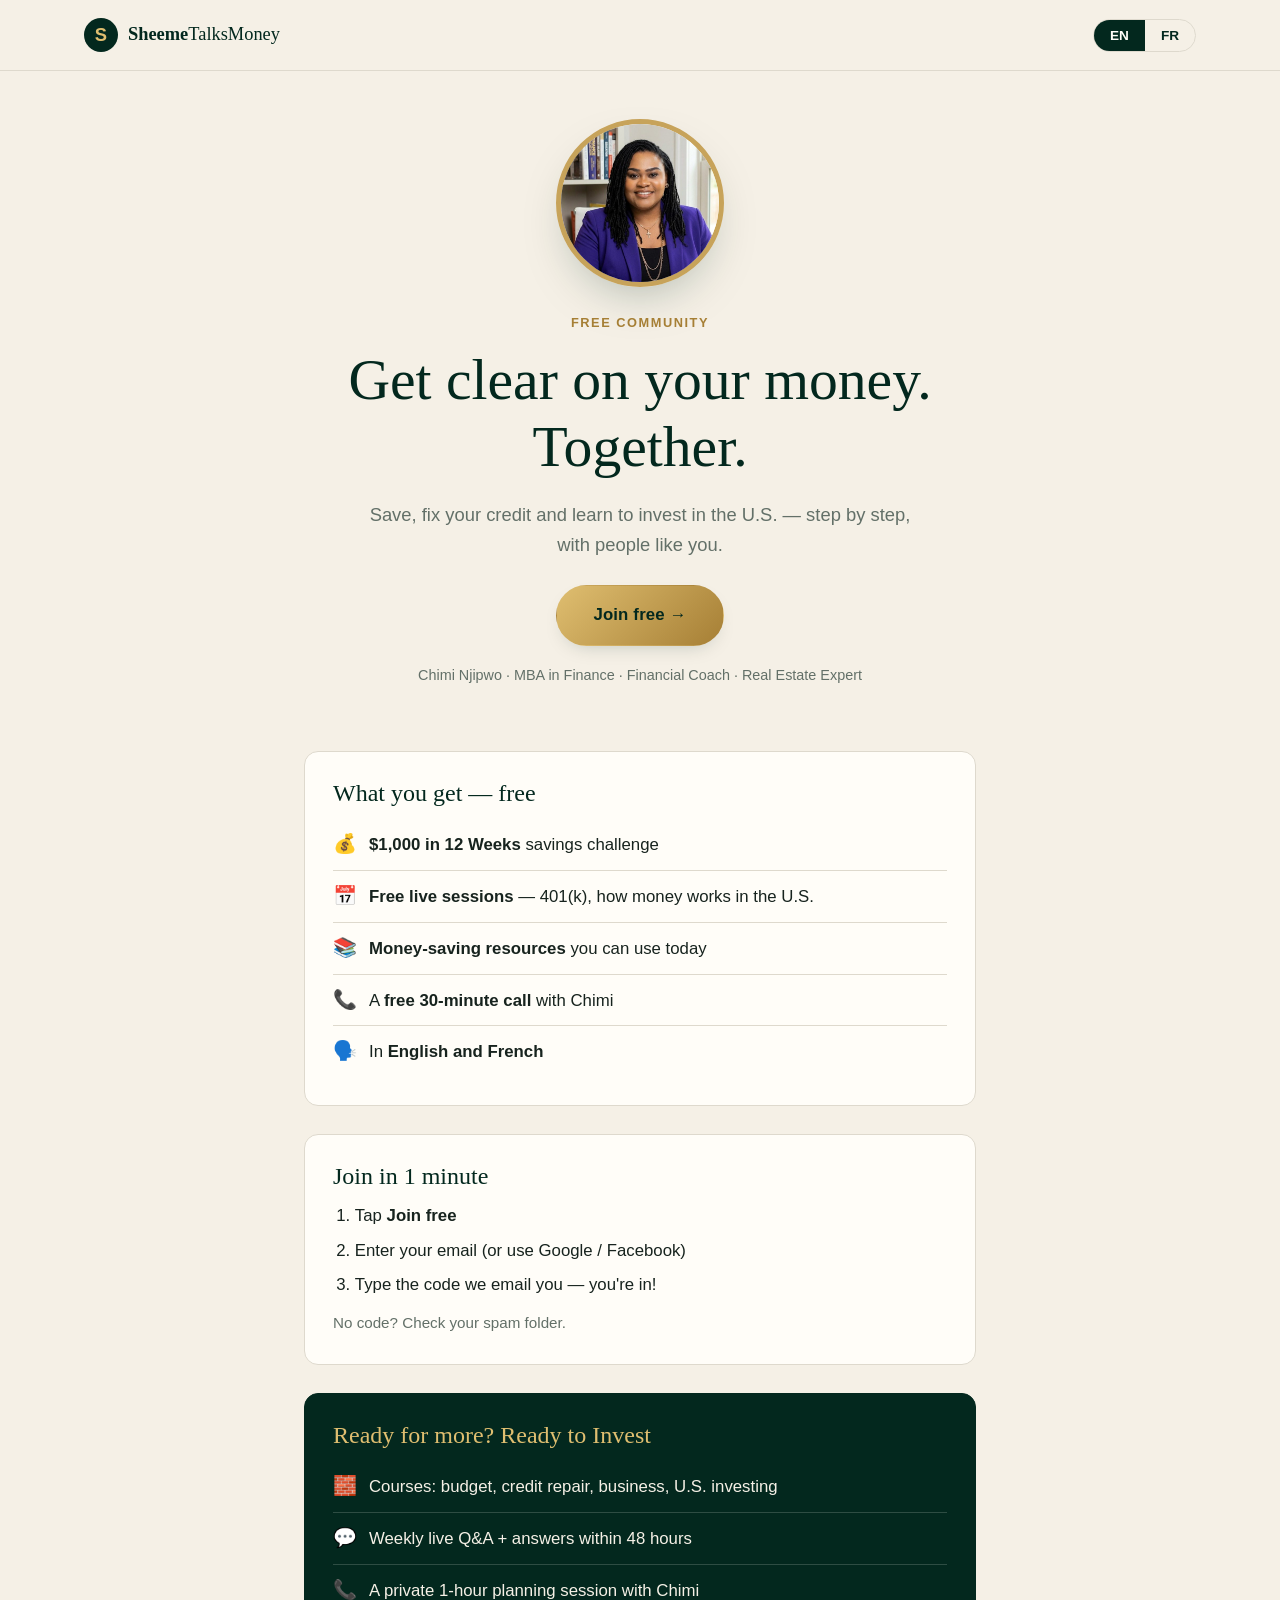
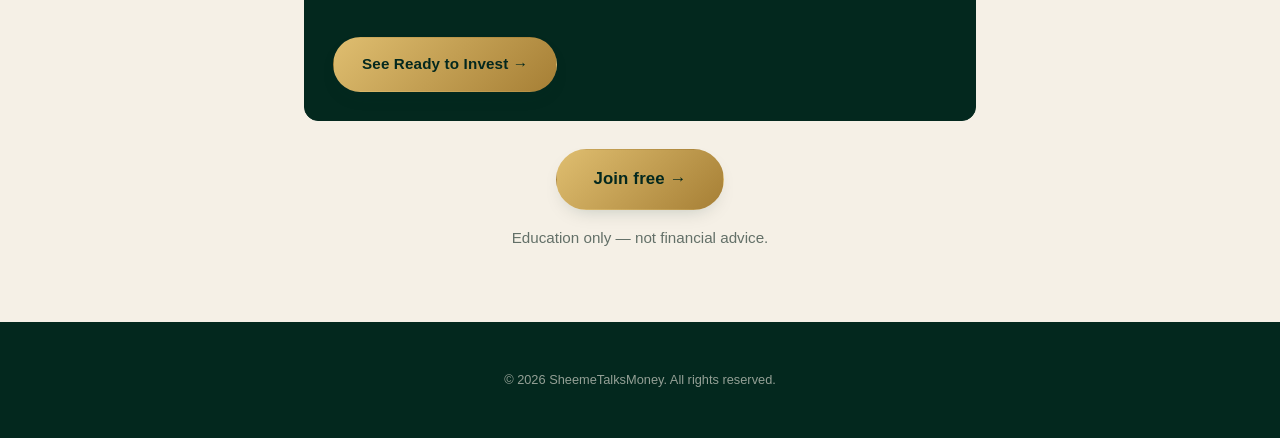
==== join/index.html @ eae8c600 "Add /join/ community landing page Circle invite links always open Circle's sign-up screen, so this p" ====
<!DOCTYPE html>
<html lang="en">

<head>
  <meta charset="UTF-8">

  <meta
    name="viewport"
    content="width=device-width, initial-scale=1.0"
  >

  <meta
    name="description"
    content="Join the free SheemeTalksMoney community with Chimi Njipwo: savings challenge, free live sessions, money resources and a free 30-minute call. English and French."
  >

  <meta
    name="theme-color"
    content="#123d2e"
  >

  <title>
    Join the Free Community | SheemeTalksMoney
  </title>

  <link
    rel="canonical"
    href="https://sheemetalksmoney.github.io/join/"
  >

  <link
    rel="icon"
    href="../images/favicon.svg"
    type="image/svg+xml"
  >

  <!-- Social sharing preview (TikTok bio, WhatsApp, Facebook) -->
  <meta property="og:type" content="website">
  <meta property="og:title" content="Join the free SheemeTalksMoney community">
  <meta property="og:description" content="Save, fix your credit and learn to invest in the U.S. Free challenge, live sessions and a free call with Chimi. English & French.">
  <meta property="og:image" content="https://sheemetalksmoney.github.io/images/chimi.jpg">
  <meta property="og:url" content="https://sheemetalksmoney.github.io/join/">
  <meta name="twitter:card" content="summary">

  <link
    rel="stylesheet"
    href="../css/style.css"
  >

  <link
    rel="stylesheet"
    href="../css/booked.css"
  >

  <link
    rel="stylesheet"
    href="../css/join.css"
  >
</head>


<body>

  <!-- =========================================
       HEADER
  ========================================== -->

  <header class="site-header">

    <nav
      class="nav shell"
      aria-label="Main navigation"
    >

      <a
        class="brand"
        href="../"
        aria-label="SheemeTalksMoney home"
      >

        <span class="brand-mark">
          S
        </span>

        <span>
          <strong>Sheeme</strong>TalksMoney
        </span>

      </a>


      <!-- Language switch. js/join.js picks the
           visitor's browser language on first load. -->
      <div
        class="lang-switch"
        role="group"
        aria-label="Language / Langue"
      >
        <button type="button" data-set-lang="en">EN</button>
        <button type="button" data-set-lang="fr">FR</button>
      </div>

    </nav>

  </header>


  <main id="main-content">

    <!-- =========================================
         HERO
    ========================================== -->

    <section class="join-hero">

      <div class="shell join-hero-shell">

        <img
          class="join-photo"
          src="../images/chimi.jpg"
          alt="Chimi Njipwo"
          width="600"
          height="600"
        >

        <p class="eyebrow">
          <span data-lang="en">Free community</span>
          <span data-lang="fr">Communauté gratuite</span>
        </p>

        <h1>
          <span data-lang="en">Get clear on your money. Together.</span>
          <span data-lang="fr">Prends le contrôle de ton argent. Ensemble.</span>
        </h1>

        <p class="join-lede">
          <span data-lang="en">Save, fix your credit and learn to invest in the U.S. — step by step, with people like you.</span>
          <span data-lang="fr">Épargne, répare ton crédit et apprends à investir aux États-Unis — étape par étape, avec des gens comme toi.</span>
        </p>

        <a
          class="button button-gold join-cta js-join-link"
        >
          <span data-lang="en">Join free →</span>
          <span data-lang="fr">Rejoindre gratuitement →</span>
        </a>

        <p class="join-host">
          Chimi Njipwo · MBA in Finance · Financial Coach · Real Estate Expert
        </p>

      </div>

    </section>


    <section class="booked">

      <div class="shell booked-shell">


        <!-- =====================================
             WHAT'S INCLUDED (FREE)
        ====================================== -->

        <div class="booked-card">

          <h2>
            <span data-lang="en">What you get — free</span>
            <span data-lang="fr">Ce que tu reçois — gratuit</span>
          </h2>

          <ul class="join-list">
            <li>
              <span class="join-icon" aria-hidden="true">💰</span>
              <span data-lang="en"><strong>$1,000 in 12 Weeks</strong> savings challenge</span>
              <span data-lang="fr">Le défi <strong>1 000 $ en 12 semaines</strong></span>
            </li>
            <li>
              <span class="join-icon" aria-hidden="true">📅</span>
              <span data-lang="en"><strong>Free live sessions</strong> — 401(k), how money works in the U.S.</span>
              <span data-lang="fr"><strong>Sessions en direct gratuites</strong> — 401(k), l'argent aux États-Unis</span>
            </li>
            <li>
              <span class="join-icon" aria-hidden="true">📚</span>
              <span data-lang="en"><strong>Money-saving resources</strong> you can use today</span>
              <span data-lang="fr"><strong>Ressources pour économiser</strong>, utiles dès aujourd'hui</span>
            </li>
            <li>
              <span class="join-icon" aria-hidden="true">📞</span>
              <span data-lang="en">A <strong>free 30-minute call</strong> with Chimi</span>
              <span data-lang="fr">Un <strong>appel gratuit de 30 minutes</strong> avec Chimi</span>
            </li>
            <li>
              <span class="join-icon" aria-hidden="true">🗣️</span>
              <span data-lang="en">In <strong>English and French</strong></span>
              <span data-lang="fr">En <strong>français et en anglais</strong></span>
            </li>
          </ul>

        </div>


        <!-- =====================================
             HOW TO JOIN
        ====================================== -->

        <div class="booked-card">

          <h2>
            <span data-lang="en">Join in 1 minute</span>
            <span data-lang="fr">Rejoins en 1 minute</span>
          </h2>

          <ol class="booked-list">
            <li>
              <span data-lang="en">Tap <strong>Join free</strong></span>
              <span data-lang="fr">Appuie sur <strong>Rejoindre gratuitement</strong></span>
            </li>
            <li>
              <span data-lang="en">Enter your email (or use Google / Facebook)</span>
              <span data-lang="fr">Entre ton e-mail (ou utilise Google / Facebook)</span>
            </li>
            <li>
              <span data-lang="en">Type the code we email you — you're in!</span>
              <span data-lang="fr">Entre le code reçu par e-mail — c'est fait !</span>
            </li>
          </ol>

          <p class="booked-note">
            <span data-lang="en">No code? Check your spam folder.</span>
            <span data-lang="fr">Pas de code ? Regarde dans tes spams.</span>
          </p>

        </div>


        <!-- =====================================
             PAID UPGRADE
        ====================================== -->

        <div class="booked-card booked-card-green">

          <h2>
            <span data-lang="en">Ready for more? Ready to Invest</span>
            <span data-lang="fr">Envie d'aller plus loin ? Prêt à investir</span>
          </h2>

          <ul class="join-list join-list-light">
            <li>
              <span class="join-icon" aria-hidden="true">🧱</span>
              <span data-lang="en">Courses: budget, credit repair, business, U.S. investing</span>
              <span data-lang="fr">Cours : budget, crédit, entreprise, bourse américaine</span>
            </li>
            <li>
              <span class="join-icon" aria-hidden="true">💬</span>
              <span data-lang="en">Weekly live Q&amp;A + answers within 48 hours</span>
              <span data-lang="fr">Q&amp;R en direct chaque semaine + réponses sous 48 h</span>
            </li>
            <li>
              <span class="join-icon" aria-hidden="true">📞</span>
              <span data-lang="en">A private 1-hour planning session with Chimi</span>
              <span data-lang="fr">Une séance privée d'1 heure avec Chimi</span>
            </li>
          </ul>

          <a
            class="button button-gold"
            href="https://sheemetalksmoney.circle.so/checkout/ready-to-invest"
            target="_blank"
            rel="noopener noreferrer"
          >
            <span data-lang="en">See Ready to Invest →</span>
            <span data-lang="fr">Voir Prêt à investir →</span>
          </a>

        </div>


        <!-- =====================================
             FINAL CTA
        ====================================== -->

        <div class="join-final">

          <a
            class="button button-gold join-cta js-join-link"
          >
            <span data-lang="en">Join free →</span>
            <span data-lang="fr">Rejoindre gratuitement →</span>
          </a>

          <p class="booked-change">
            <span data-lang="en">Education only — not financial advice.</span>
            <span data-lang="fr">Contenu éducatif seulement — pas un conseil financier.</span>
          </p>

        </div>

      </div>

    </section>


    <footer class="site-footer booked-footer">

      <div class="shell copyright">

        © 2026 SheemeTalksMoney.
        All rights reserved.

      </div>

    </footer>

  </main>


  <script src="../js/join.js"></script>

</body>

</html>
---- css/style.css ----
/* =========================================================
   SheemeTalksMoney — site styles
   Palette supplied by client; do not add new colors without
   deriving them from these tokens.
========================================================= */

:root {
  --green: #123d2e;
  --green-dark: #062d22;
  --green-deep: #03281e;
  --green-light: #1b5641;

  --gold: #c7a35a;
  --gold-light: #dfbe70;
  --gold-dark: #a67f35;

  --cream: #f5f0e6;
  --cream-dark: #eee5d4;

  --white: #fffdf8;
  --ink: #17231e;
  --muted: #637068;
  --line: #ded9cd;

  --shell-width: 1160px;
  --radius: 14px;
  --radius-sm: 8px;
  --shadow: 0 20px 50px -20px rgba(6, 45, 34, 0.35);
  --shadow-sm: 0 8px 20px -10px rgba(6, 45, 34, 0.25);

  --font-body: "Georgia", "Iowan Old Style", "Times New Roman", serif;
  --font-sans: -apple-system, BlinkMacSystemFont, "Segoe UI", Helvetica, Arial, sans-serif;
}

/* =========================================================
   RESET / BASE
========================================================= */

*,
*::before,
*::after {
  box-sizing: border-box;
}

html {
  scroll-behavior: smooth;
  -webkit-text-size-adjust: 100%;
}

body {
  margin: 0;
  font-family: var(--font-sans);
  color: var(--ink);
  background: var(--cream);
  line-height: 1.6;
  -webkit-font-smoothing: antialiased;
}

img {
  max-width: 100%;
  display: block;
}

a {
  color: inherit;
  text-decoration: none;
}

h1,
h2,
h3,
h4 {
  font-family: var(--font-body);
  color: var(--green-deep);
  line-height: 1.15;
  margin: 0 0 0.5em;
}

h1 {
  font-size: clamp(2.4rem, 4.5vw, 3.6rem);
  font-weight: 400;
}

h2 {
  font-size: clamp(1.9rem, 3vw, 2.6rem);
  font-weight: 400;
}

h3 {
  font-size: 1.25rem;
  font-weight: 600;
  color: var(--green-deep);
}

h4 {
  font-size: 0.95rem;
  letter-spacing: 0.04em;
  text-transform: uppercase;
  color: var(--gold-dark);
}

p {
  margin: 0 0 1em;
  color: var(--muted);
}

@media (prefers-reduced-motion: reduce) {
  html {
    scroll-behavior: auto;
  }

  * {
    animation-duration: 0.01ms !important;
    animation-iteration-count: 1 !important;
    transition-duration: 0.01ms !important;
    scroll-behavior: auto !important;
  }
}

/* Focus visibility everywhere — never remove without replacing */
a:focus-visible,
button:focus-visible {
  outline: 3px solid var(--gold-dark);
  outline-offset: 3px;
  border-radius: 4px;
}

/* =========================================================
   SKIP LINK
========================================================= */

.skip-link {
  position: absolute;
  left: 1rem;
  top: -3rem;
  background: var(--green-deep);
  color: var(--white);
  padding: 0.75rem 1.25rem;
  border-radius: var(--radius-sm);
  font-size: 0.9rem;
  z-index: 1000;
  transition: top 0.2s ease;
}

.skip-link:focus {
  top: 1rem;
}

/* =========================================================
   LAYOUT SHELL
========================================================= */

.shell {
  width: 100%;
  max-width: var(--shell-width);
  margin: 0 auto;
  padding: 0 24px;
}

section {
  padding: 88px 0;
}

/* =========================================================
   BUTTONS / LINKS
========================================================= */

.button {
  display: inline-flex;
  align-items: center;
  gap: 8px;
  padding: 14px 28px;
  border-radius: 999px;
  font-size: 0.95rem;
  font-weight: 600;
  letter-spacing: 0.01em;
  border: 1px solid transparent;
  transition: transform 0.18s ease, box-shadow 0.18s ease, background 0.18s ease;
  white-space: nowrap;
}

.button-gold {
  background: linear-gradient(135deg, var(--gold-light), var(--gold-dark));
  color: var(--green-deep);
  box-shadow: var(--shadow-sm);
}

.button-gold:hover {
  transform: translateY(-2px);
  box-shadow: 0 14px 30px -12px rgba(166, 127, 53, 0.55);
}

.button-green {
  background: var(--green-deep);
  color: var(--white);
  border-color: var(--green-deep);
}

.button-green:hover {
  transform: translateY(-2px);
  background: var(--green-dark);
  box-shadow: var(--shadow-sm);
}

.text-link {
  display: inline-block;
  font-weight: 600;
  color: var(--green-deep);
  border-bottom: 1px solid var(--gold-dark);
  padding-bottom: 2px;
  transition: color 0.15s ease, border-color 0.15s ease;
}

.text-link:hover {
  color: var(--gold-dark);
}

.text-link.light {
  color: var(--cream);
  border-color: var(--gold-light);
}

.text-link.light:hover {
  color: var(--gold-light);
}

.eyebrow {
  display: inline-block;
  font-size: 0.8rem;
  font-weight: 700;
  letter-spacing: 0.12em;
  text-transform: uppercase;
  color: var(--gold-dark);
  margin: 0 0 14px;
}

/* =========================================================
   HEADER / NAV
========================================================= */

.site-header {
  position: sticky;
  top: 0;
  z-index: 100;
  background: rgba(245, 240, 230, 0.92);
  backdrop-filter: blur(10px);
  border-bottom: 1px solid var(--line);
}

.nav {
  display: flex;
  align-items: center;
  justify-content: space-between;
  gap: 24px;
  padding: 18px 24px;
}

.brand {
  display: inline-flex;
  align-items: center;
  gap: 10px;
  font-family: var(--font-body);
  font-size: 1.15rem;
  color: var(--green-deep);
}

.brand-mark {
  display: inline-flex;
  align-items: center;
  justify-content: center;
  width: 34px;
  height: 34px;
  border-radius: 50%;
  background: var(--green-deep);
  color: var(--gold-light);
  font-weight: 700;
  font-family: var(--font-sans);
}

.nav-links {
  display: flex;
  align-items: center;
  gap: 28px;
  font-size: 0.95rem;
  font-weight: 500;
}

.nav-links a:not(.button) {
  color: var(--ink);
  position: relative;
}

.nav-links a:not(.button)::after {
  content: "";
  position: absolute;
  left: 0;
  right: 0;
  bottom: -4px;
  height: 2px;
  background: var(--gold-dark);
  transform: scaleX(0);
  transform-origin: left;
  transition: transform 0.2s ease;
}

.nav-links a:not(.button):hover::after {
  transform: scaleX(1);
}

@media (max-width: 860px) {
  .nav-links a:not(.button) {
    display: none;
  }
}

/* =========================================================
   HERO
========================================================= */

.hero {
  position: relative;
  overflow: hidden;
  background: radial-gradient(120% 120% at 20% -10%, var(--green-light), var(--green-deep) 65%);
  color: var(--cream);
  padding: 110px 0 90px;
}

.hero-ring {
  position: absolute;
  top: -220px;
  right: -180px;
  width: 520px;
  height: 520px;
  border-radius: 50%;
  border: 1px solid rgba(223, 190, 112, 0.35);
  pointer-events: none;
}

.hero-grid {
  position: relative;
  display: grid;
  grid-template-columns: 1.15fr 0.85fr;
  gap: 56px;
  align-items: center;
}

.hero-copy h1 {
  color: var(--white);
}

.hero-copy h1 em {
  display: block;
  font-style: normal;
  color: var(--gold-light);
  margin-top: 6px;
}

.hero-lede {
  color: var(--cream-dark);
  font-size: 1.05rem;
  max-width: 46ch;
}

.hero-actions {
  display: flex;
  flex-wrap: wrap;
  align-items: center;
  gap: 22px;
  margin: 30px 0 34px;
}

.hero-trust {
  display: flex;
  flex-wrap: wrap;
  gap: 20px;
  font-size: 0.85rem;
  color: var(--cream-dark);
}

.hero-trust span {
  display: inline-flex;
  align-items: center;
  gap: 6px;
}

.hero-trust i {
  font-style: normal;
  color: var(--gold-light);
}

.hero-portrait {
  position: relative;
}

.portrait-frame {
  border-radius: var(--radius);
  overflow: hidden;
  border: 1px solid rgba(223, 190, 112, 0.4);
  box-shadow: var(--shadow);
}

.portrait-frame img {
  width: 100%;
  height: 100%;
  aspect-ratio: 1 / 1;
  object-fit: cover;
}

.guide-card {
  position: absolute;
  left: -24px;
  bottom: -28px;
  background: var(--white);
  color: var(--ink);
  padding: 20px 24px;
  border-radius: var(--radius-sm);
  box-shadow: var(--shadow);
  max-width: 260px;
}

.guide-card .eyebrow {
  margin-bottom: 8px;
}

.guide-card h2 {
  font-size: 1.3rem;
  margin-bottom: 4px;
}

.guide-card p {
  margin: 0;
  font-size: 0.85rem;
  color: var(--muted);
}

@media (max-width: 900px) {
  .hero-grid {
    grid-template-columns: 1fr;
  }

  .guide-card {
    position: static;
    margin-top: 20px;
    max-width: none;
  }
}

/* =========================================================
   VIDEO SECTION
========================================================= */

.video-section {
  background: var(--white);
  border-top: 1px solid var(--line);
  border-bottom: 1px solid var(--line);
}

.video-grid {
  display: grid;
  grid-template-columns: 0.9fr 1.1fr;
  gap: 56px;
  align-items: center;
}

.video-wrapper {
  border-radius: var(--radius);
  overflow: hidden;
  box-shadow: var(--shadow-sm);
}

.video-placeholder {
  aspect-ratio: 16 / 10;
  display: flex;
  align-items: center;
  justify-content: center;
  background: linear-gradient(145deg, var(--green-deep), var(--green-light));
}

.play-button {
  width: 68px;
  height: 68px;
  margin: 0 auto;
  border-radius: 50%;
  background: var(--gold-light);
  color: var(--green-deep);
  display: flex;
  align-items: center;
  justify-content: center;
  font-size: 1.4rem;
  box-shadow: var(--shadow-sm);
}

@media (max-width: 900px) {
  .video-grid {
    grid-template-columns: 1fr;
  }
}

/* =========================================================
   SERVICES
========================================================= */

.services {
  background: var(--cream);
}

.services-heading {
  text-align: center;
  max-width: 620px;
  margin: 0 auto 56px;
}

.services-heading p:not(.eyebrow) {
  color: var(--muted);
}

.service-grid {
  display: grid;
  grid-template-columns: repeat(4, 1fr);
  gap: 24px;
}

.service-card {
  position: relative;
  background: var(--white);
  border: 1px solid var(--line);
  border-radius: var(--radius);
  padding: 32px 26px;
  display: flex;
  flex-direction: column;
  transition: transform 0.2s ease, box-shadow 0.2s ease;
}

.service-card:hover {
  transform: translateY(-4px);
  box-shadow: var(--shadow-sm);
}

.service-number {
  position: absolute;
  top: 22px;
  right: 26px;
  font-family: var(--font-body);
  font-size: 1.1rem;
  color: var(--line);
}

.service-icon {
  width: 46px;
  height: 46px;
  display: flex;
  align-items: center;
  justify-content: center;
  border-radius: 50%;
  background: var(--cream-dark);
  color: var(--green-deep);
  font-size: 1.3rem;
  margin-bottom: 20px;
}

.service-card h3 {
  margin-bottom: 10px;
}

.service-card p {
  flex-grow: 1;
  font-size: 0.92rem;
}

.service-meta {
  font-size: 0.78rem;
  font-weight: 700;
  letter-spacing: 0.06em;
  text-transform: uppercase;
  color: var(--gold-dark);
  margin-bottom: 18px;
}

.service-card .button {
  align-self: flex-start;
  padding: 10px 20px;
  font-size: 0.85rem;
}

@media (max-width: 1000px) {
  .service-grid {
    grid-template-columns: repeat(2, 1fr);
  }
}

@media (max-width: 600px) {
  .service-grid {
    grid-template-columns: 1fr;
  }
}

/* =========================================================
   ABOUT
========================================================= */

.about {
  background: var(--white);
}

.about-grid {
  display: grid;
  grid-template-columns: 0.8fr 1.2fr;
  gap: 60px;
  align-items: center;
}

.about-image img {
  border-radius: var(--radius);
  aspect-ratio: 4 / 5;
  object-fit: cover;
  box-shadow: var(--shadow-sm);
}

.about-copy p {
  font-size: 1.02rem;
}

.about-bottom {
  display: flex;
  flex-wrap: wrap;
  align-items: center;
  gap: 28px;
  margin-top: 28px;
  padding-top: 24px;
  border-top: 1px solid var(--line);
}

.signature {
  font-family: var(--font-body);
  font-style: italic;
  font-size: 1.4rem;
  color: var(--green-deep);
}

.credential {
  display: flex;
  align-items: center;
  gap: 10px;
  font-size: 0.85rem;
  color: var(--muted);
}

.credential-icon {
  display: inline-flex;
  align-items: center;
  justify-content: center;
  width: 34px;
  height: 34px;
  border-radius: 50%;
  background: var(--cream-dark);
  color: var(--gold-dark);
}

@media (max-width: 900px) {
  .about-grid {
    grid-template-columns: 1fr;
  }
}

/* =========================================================
   TESTIMONIALS
========================================================= */

.testimonials {
  background: var(--cream-dark);
}

.testimonials-heading {
  text-align: center;
  max-width: 560px;
  margin: 0 auto 50px;
}

.testimonial-cards {
  display: grid;
  grid-template-columns: repeat(3, 1fr);
  gap: 24px;
}

.testimonial-card {
  background: var(--white);
  border-radius: var(--radius);
  padding: 32px 28px;
  border: 1px solid var(--line);
}

.quote-mark {
  display: block;
  font-family: var(--font-body);
  font-size: 2.6rem;
  color: var(--gold);
  line-height: 1;
  margin-bottom: 8px;
}

.testimonial-card p {
  color: var(--ink);
  font-size: 0.95rem;
}

.testimonial-footer {
  display: flex;
  align-items: center;
  justify-content: space-between;
  margin-top: 18px;
  font-size: 0.88rem;
  font-weight: 600;
  color: var(--green-deep);
}

.stars {
  color: var(--gold-dark);
  font-weight: 400;
  letter-spacing: 1px;
}

@media (max-width: 900px) {
  .testimonial-cards {
    grid-template-columns: 1fr;
  }
}

/* =========================================================
   FINAL CTA
========================================================= */

.final-cta {
  background: var(--green-deep);
  color: var(--cream);
}

.final-grid {
  display: grid;
  grid-template-columns: auto 1fr auto;
  gap: 40px;
  align-items: center;
}

.final-icon {
  width: 60px;
  height: 60px;
  border-radius: 50%;
  border: 1px solid rgba(223, 190, 112, 0.5);
  display: flex;
  align-items: center;
  justify-content: center;
  font-size: 1.4rem;
  color: var(--gold-light);
  flex-shrink: 0;
}

.final-copy small {
  display: block;
  color: var(--gold-light);
  font-weight: 700;
  letter-spacing: 0.06em;
  text-transform: uppercase;
  font-size: 0.78rem;
  margin-bottom: 8px;
}

.final-copy h2 {
  color: var(--white);
  margin-bottom: 10px;
}

.final-copy p {
  color: var(--cream-dark);
  margin: 0;
  max-width: 46ch;
}

.final-actions {
  display: flex;
  flex-direction: column;
  align-items: flex-start;
  gap: 14px;
}

.mini-benefits {
  display: flex;
  flex-wrap: wrap;
  gap: 14px;
  font-size: 0.78rem;
  color: var(--cream-dark);
}

@media (max-width: 900px) {
  .final-grid {
    grid-template-columns: 1fr;
    text-align: left;
  }
}

/* =========================================================
   FOOTER
========================================================= */

.site-footer {
  background: var(--green-deep);
  color: var(--cream-dark);
  padding-top: 72px;
}

.footer-grid {
  display: grid;
  grid-template-columns: 1.4fr 1fr 1fr 1.2fr;
  gap: 40px;
  padding-bottom: 48px;
  border-bottom: 1px solid rgba(245, 240, 230, 0.15);
}

.footer-brand .brand {
  color: var(--white);
}

.footer-brand p {
  color: var(--cream-dark);
  font-size: 0.9rem;
  margin-top: 14px;
  max-width: 32ch;
}

.footer-column h4 {
  color: var(--gold-light);
  margin-bottom: 16px;
}

.footer-column a {
  display: block;
  color: var(--cream-dark);
  font-size: 0.92rem;
  margin-bottom: 10px;
  transition: color 0.15s ease;
}

.footer-column a:hover {
  color: var(--gold-light);
}

.footer-column p {
  color: var(--cream-dark);
  font-size: 0.85rem;
}

.social-links {
  display: flex;
  flex-wrap: wrap;
  gap: 10px;
}

.social-links a {
  width: 38px;
  height: 38px;
  border-radius: 50%;
  border: 1px solid rgba(245, 240, 230, 0.25);
  display: flex;
  align-items: center;
  justify-content: center;
  margin: 0;
  transition: background 0.15s ease, border-color 0.15s ease;
}

.social-links a:hover {
  background: rgba(245, 240, 230, 0.1);
  border-color: var(--gold-light);
}

.copyright {
  padding: 24px;
  text-align: center;
  font-size: 0.8rem;
  color: rgba(245, 240, 230, 0.6);
}

@media (max-width: 900px) {
  .footer-grid {
    grid-template-columns: repeat(2, 1fr);
  }
}

@media (max-width: 560px) {
  .footer-grid {
    grid-template-columns: 1fr;
  }
}

/* =========================================================
   MOBILE FIXED CTA
========================================================= */

.mobile-book {
  display: none;
  position: fixed;
  left: 16px;
  right: 16px;
  bottom: 16px;
  bottom: calc(16px + env(safe-area-inset-bottom));
  z-index: 90;
  background: var(--green-deep);
  color: var(--white);
  text-align: center;
  padding: 16px;
  border-radius: 999px;
  font-weight: 600;
  box-shadow: var(--shadow);
  align-items: center;
  justify-content: center;
  gap: 8px;
}

@media (max-width: 720px) {
  .mobile-book {
    display: flex;
  }

  /* keep the fixed CTA from covering the last section's content */
  .site-footer {
    padding-bottom: 88px;
  }
}

/* =========================================================
   RESPONSIVE TYPE / SPACING TWEAKS
========================================================= */

@media (max-width: 720px) {
  section {
    padding: 64px 0;
  }

  .shell {
    padding: 0 20px;
  }
}
---- css/booked.css ----
/* =========================================================
   Booking confirmation page (booked/index.html)
   Uses the tokens from style.css only.
========================================================= */

/* Keep [hidden] working on elements that set their own display. */
[hidden] {
  display: none !important;
}

/* Language toggle: only the active language's text shows. */
html[lang="en"] [data-lang="fr"],
html[lang="fr"] [data-lang="en"] {
  display: none;
}

.lang-switch {
  display: inline-flex;
  border: 1px solid var(--line);
  border-radius: 999px;
  overflow: hidden;
}

.lang-switch button {
  font: 600 0.85rem var(--font-sans);
  padding: 8px 16px;
  border: 0;
  background: transparent;
  color: var(--green-deep);
  cursor: pointer;
}

.lang-switch button[aria-pressed="true"] {
  background: var(--green-deep);
  color: var(--white);
}

.booked {
  padding: 56px 0 72px;
}

.booked-shell {
  max-width: 720px;
  display: grid;
  gap: 28px;
}

.booked-head h1 {
  margin-bottom: 0.3em;
}

.booked-when {
  display: inline-block;
  margin: 0 0 12px;
  padding: 8px 16px;
  border-radius: 999px;
  background: var(--cream-dark);
  color: var(--green-deep);
  font-weight: 600;
}

.booked-lede {
  margin: 0;
  font-size: 1.1rem;
  color: var(--muted);
}

.booked-video {
  aspect-ratio: 16 / 9;
  background: var(--green-deep);
}

.booked-video iframe {
  width: 100%;
  height: 100%;
  border: 0;
  display: block;
}

.booked-welcome {
  padding: 28px;
  border-radius: var(--radius);
  background: linear-gradient(145deg, var(--green-deep), var(--green-light));
  color: var(--cream);
  font-size: 1.1rem;
  box-shadow: var(--shadow-sm);
}

.booked-welcome p {
  margin: 0 0 10px;
  color: var(--cream);
}

.booked-welcome p:last-child {
  margin-bottom: 0;
}

.booked-card {
  padding: 28px;
  border-radius: var(--radius);
  background: var(--white);
  border: 1px solid var(--line);
}

.booked-card h2 {
  font-size: 1.5rem;
}

.booked-card-green {
  background: var(--green-deep);
  border-color: var(--green-deep);
  color: var(--cream);
}

.booked-card-green h2 {
  color: var(--gold-light);
}

.booked-card-green p {
  margin: 0 0 20px;
  color: var(--cream);
}

.booked-list {
  margin: 0;
  padding-left: 1.3em;
  font-size: 1.05rem;
}

.booked-list li {
  margin-bottom: 8px;
}

.booked-note,
.booked-change {
  margin: 12px 0 0;
  color: var(--muted);
  font-size: 0.95rem;
}

.booked-change {
  margin: 0;
  text-align: center;
}

.booked-footer {
  padding: 24px 0;
}

@media (max-width: 560px) {
  .booked {
    padding: 36px 0 56px;
  }

  .booked-shell {
    padding: 0 16px;
  }

  .booked-welcome,
  .booked-card {
    padding: 22px;
  }

  .booked-card .button {
    white-space: normal;
  }
}
---- css/join.css ----
/* =========================================================
   Community join page (join/index.html)
   Builds on booked.css; uses the tokens from style.css only.
========================================================= */

.join-hero {
  padding: 48px 0 8px;
  text-align: center;
}

.join-hero-shell {
  max-width: 720px;
}

.join-photo {
  width: 168px;
  height: 168px;
  margin: 0 auto 22px;
  border-radius: 50%;
  object-fit: cover;
  border: 5px solid var(--gold);
  box-shadow: var(--shadow);
}

.join-hero h1 {
  margin-bottom: 0.35em;
}

.join-lede {
  max-width: 560px;
  margin: 0 auto 26px;
  font-size: 1.15rem;
  color: var(--muted);
}

.join-cta {
  font-size: 1.05rem;
  padding: 16px 36px;
}

.join-host {
  margin: 18px 0 0;
  font-size: 0.9rem;
  color: var(--muted);
}

.join-list {
  list-style: none;
  margin: 0;
  padding: 0;
  font-size: 1.05rem;
}

.join-list li {
  display: flex;
  gap: 12px;
  align-items: baseline;
  padding: 10px 0;
  border-bottom: 1px solid var(--line);
}

.join-list li:last-child {
  border-bottom: 0;
}

.join-list-light {
  margin-bottom: 22px;
}

.join-list-light li {
  border-color: rgba(245, 240, 230, 0.18);
}

/* booked.css hides the inactive language with display:none;
   the active one should flow inline next to the icon. */
.join-list li > [data-lang] {
  flex: 1;
}

.join-icon {
  flex: 0 0 auto;
  font-size: 1.2rem;
}

.join-final {
  text-align: center;
  display: grid;
  gap: 16px;
  justify-items: center;
}

@media (max-width: 560px) {
  .join-hero {
    padding: 32px 0 0;
  }

  .join-hero-shell {
    padding: 0 16px;
  }

  .join-photo {
    width: 140px;
    height: 140px;
  }

  .join-cta {
    width: 100%;
    justify-content: center;
    white-space: normal;
  }
}
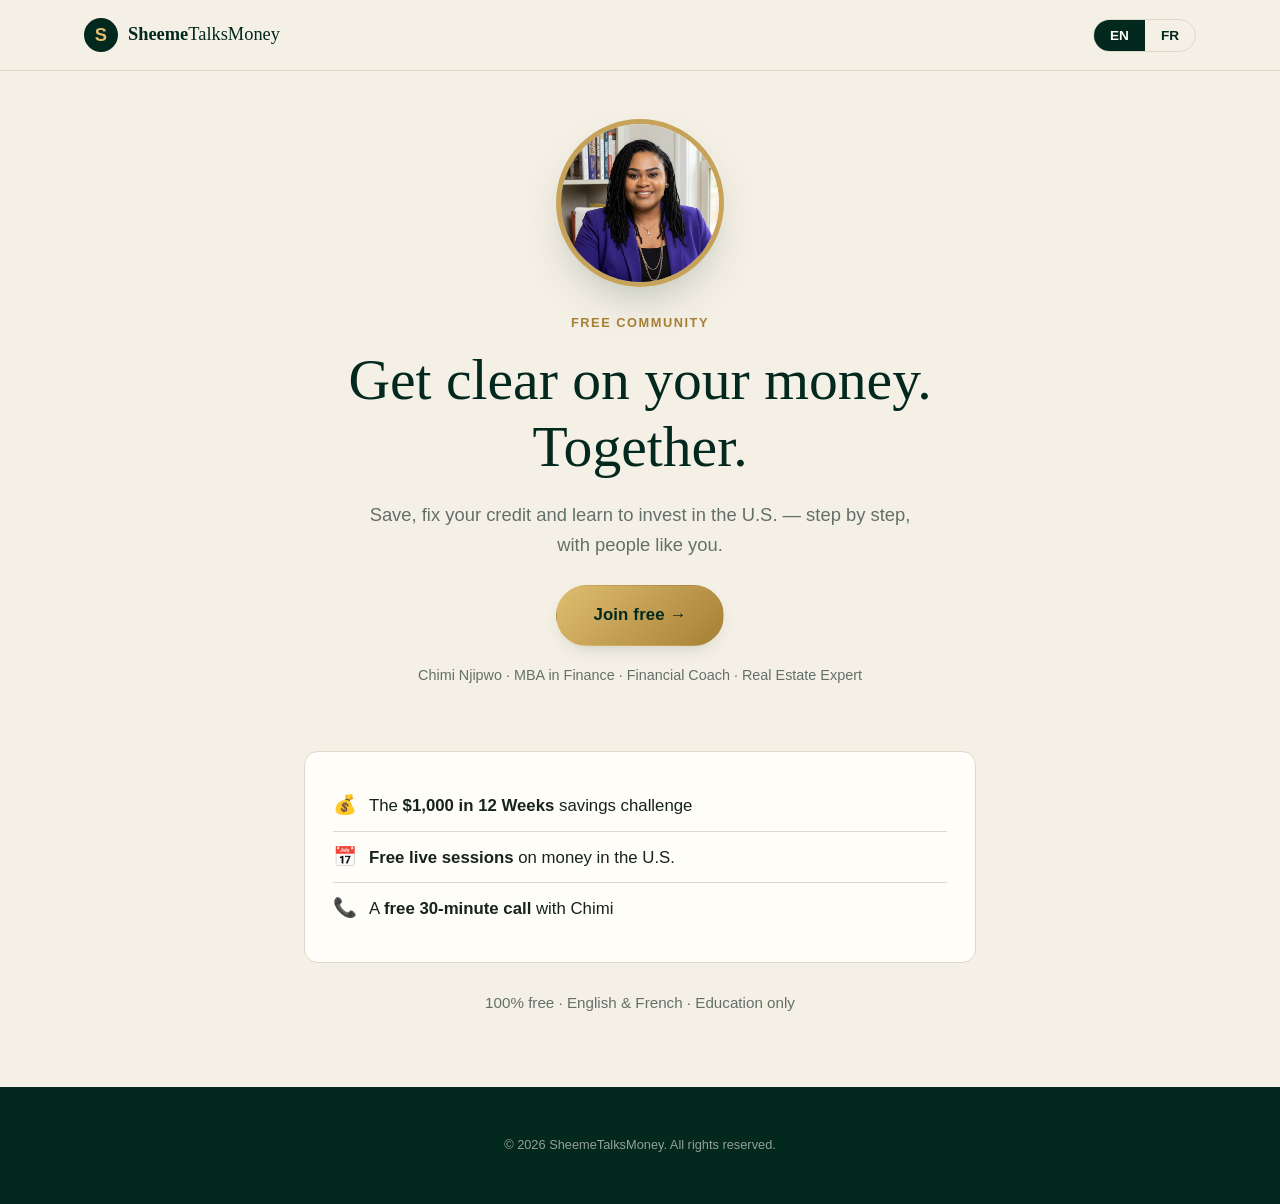
==== commit ebd583e4: "Simplify /join/ page to a single free sign-up step Remove the "join in 1 minute" steps, the Ready to" ====
--- a/join/index.html
+++ b/join/index.html
@@ -158,141 +158,33 @@
 
       <div class="shell booked-shell">
 
-
-        <!-- =====================================
-             WHAT'S INCLUDED (FREE)
-        ====================================== -->
-
         <div class="booked-card">
-
-          <h2>
-            <span data-lang="en">What you get — free</span>
-            <span data-lang="fr">Ce que tu reçois — gratuit</span>
-          </h2>
 
           <ul class="join-list">
             <li>
               <span class="join-icon" aria-hidden="true">💰</span>
-              <span data-lang="en"><strong>$1,000 in 12 Weeks</strong> savings challenge</span>
+              <span data-lang="en">The <strong>$1,000 in 12 Weeks</strong> savings challenge</span>
               <span data-lang="fr">Le défi <strong>1 000 $ en 12 semaines</strong></span>
             </li>
             <li>
               <span class="join-icon" aria-hidden="true">📅</span>
-              <span data-lang="en"><strong>Free live sessions</strong> — 401(k), how money works in the U.S.</span>
-              <span data-lang="fr"><strong>Sessions en direct gratuites</strong> — 401(k), l'argent aux États-Unis</span>
-            </li>
-            <li>
-              <span class="join-icon" aria-hidden="true">📚</span>
-              <span data-lang="en"><strong>Money-saving resources</strong> you can use today</span>
-              <span data-lang="fr"><strong>Ressources pour économiser</strong>, utiles dès aujourd'hui</span>
+              <span data-lang="en"><strong>Free live sessions</strong> on money in the U.S.</span>
+              <span data-lang="fr"><strong>Sessions en direct gratuites</strong> sur l'argent aux États-Unis</span>
             </li>
             <li>
               <span class="join-icon" aria-hidden="true">📞</span>
               <span data-lang="en">A <strong>free 30-minute call</strong> with Chimi</span>
               <span data-lang="fr">Un <strong>appel gratuit de 30 minutes</strong> avec Chimi</span>
             </li>
-            <li>
-              <span class="join-icon" aria-hidden="true">🗣️</span>
-              <span data-lang="en">In <strong>English and French</strong></span>
-              <span data-lang="fr">En <strong>français et en anglais</strong></span>
-            </li>
           </ul>
 
         </div>
 
-
-        <!-- =====================================
-             HOW TO JOIN
-        ====================================== -->
-
-        <div class="booked-card">
-
-          <h2>
-            <span data-lang="en">Join in 1 minute</span>
-            <span data-lang="fr">Rejoins en 1 minute</span>
-          </h2>
-
-          <ol class="booked-list">
-            <li>
-              <span data-lang="en">Tap <strong>Join free</strong></span>
-              <span data-lang="fr">Appuie sur <strong>Rejoindre gratuitement</strong></span>
-            </li>
-            <li>
-              <span data-lang="en">Enter your email (or use Google / Facebook)</span>
-              <span data-lang="fr">Entre ton e-mail (ou utilise Google / Facebook)</span>
-            </li>
-            <li>
-              <span data-lang="en">Type the code we email you — you're in!</span>
-              <span data-lang="fr">Entre le code reçu par e-mail — c'est fait !</span>
-            </li>
-          </ol>
-
-          <p class="booked-note">
-            <span data-lang="en">No code? Check your spam folder.</span>
-            <span data-lang="fr">Pas de code ? Regarde dans tes spams.</span>
-          </p>
-
-        </div>
-
-
-        <!-- =====================================
-             PAID UPGRADE
-        ====================================== -->
-
-        <div class="booked-card booked-card-green">
-
-          <h2>
-            <span data-lang="en">Ready for more? Ready to Invest</span>
-            <span data-lang="fr">Envie d'aller plus loin ? Prêt à investir</span>
-          </h2>
-
-          <ul class="join-list join-list-light">
-            <li>
-              <span class="join-icon" aria-hidden="true">🧱</span>
-              <span data-lang="en">Courses: budget, credit repair, business, U.S. investing</span>
-              <span data-lang="fr">Cours : budget, crédit, entreprise, bourse américaine</span>
-            </li>
-            <li>
-              <span class="join-icon" aria-hidden="true">💬</span>
-              <span data-lang="en">Weekly live Q&amp;A + answers within 48 hours</span>
-              <span data-lang="fr">Q&amp;R en direct chaque semaine + réponses sous 48 h</span>
-            </li>
-            <li>
-              <span class="join-icon" aria-hidden="true">📞</span>
-              <span data-lang="en">A private 1-hour planning session with Chimi</span>
-              <span data-lang="fr">Une séance privée d'1 heure avec Chimi</span>
-            </li>
-          </ul>
-
-          <a
-            class="button button-gold"
-            href="https://sheemetalksmoney.circle.so/checkout/ready-to-invest"
-            target="_blank"
-            rel="noopener noreferrer"
-          >
-            <span data-lang="en">See Ready to Invest →</span>
-            <span data-lang="fr">Voir Prêt à investir →</span>
-          </a>
-
-        </div>
-
-
-        <!-- =====================================
-             FINAL CTA
-        ====================================== -->
-
         <div class="join-final">
 
-          <a
-            class="button button-gold join-cta js-join-link"
-          >
-            <span data-lang="en">Join free →</span>
-            <span data-lang="fr">Rejoindre gratuitement →</span>
-          </a>
-
           <p class="booked-change">
-            <span data-lang="en">Education only — not financial advice.</span>
-            <span data-lang="fr">Contenu éducatif seulement — pas un conseil financier.</span>
+            <span data-lang="en">100% free · English &amp; French · Education only</span>
+            <span data-lang="fr">100 % gratuit · Français et anglais · Contenu éducatif</span>
           </p>
 
         </div>
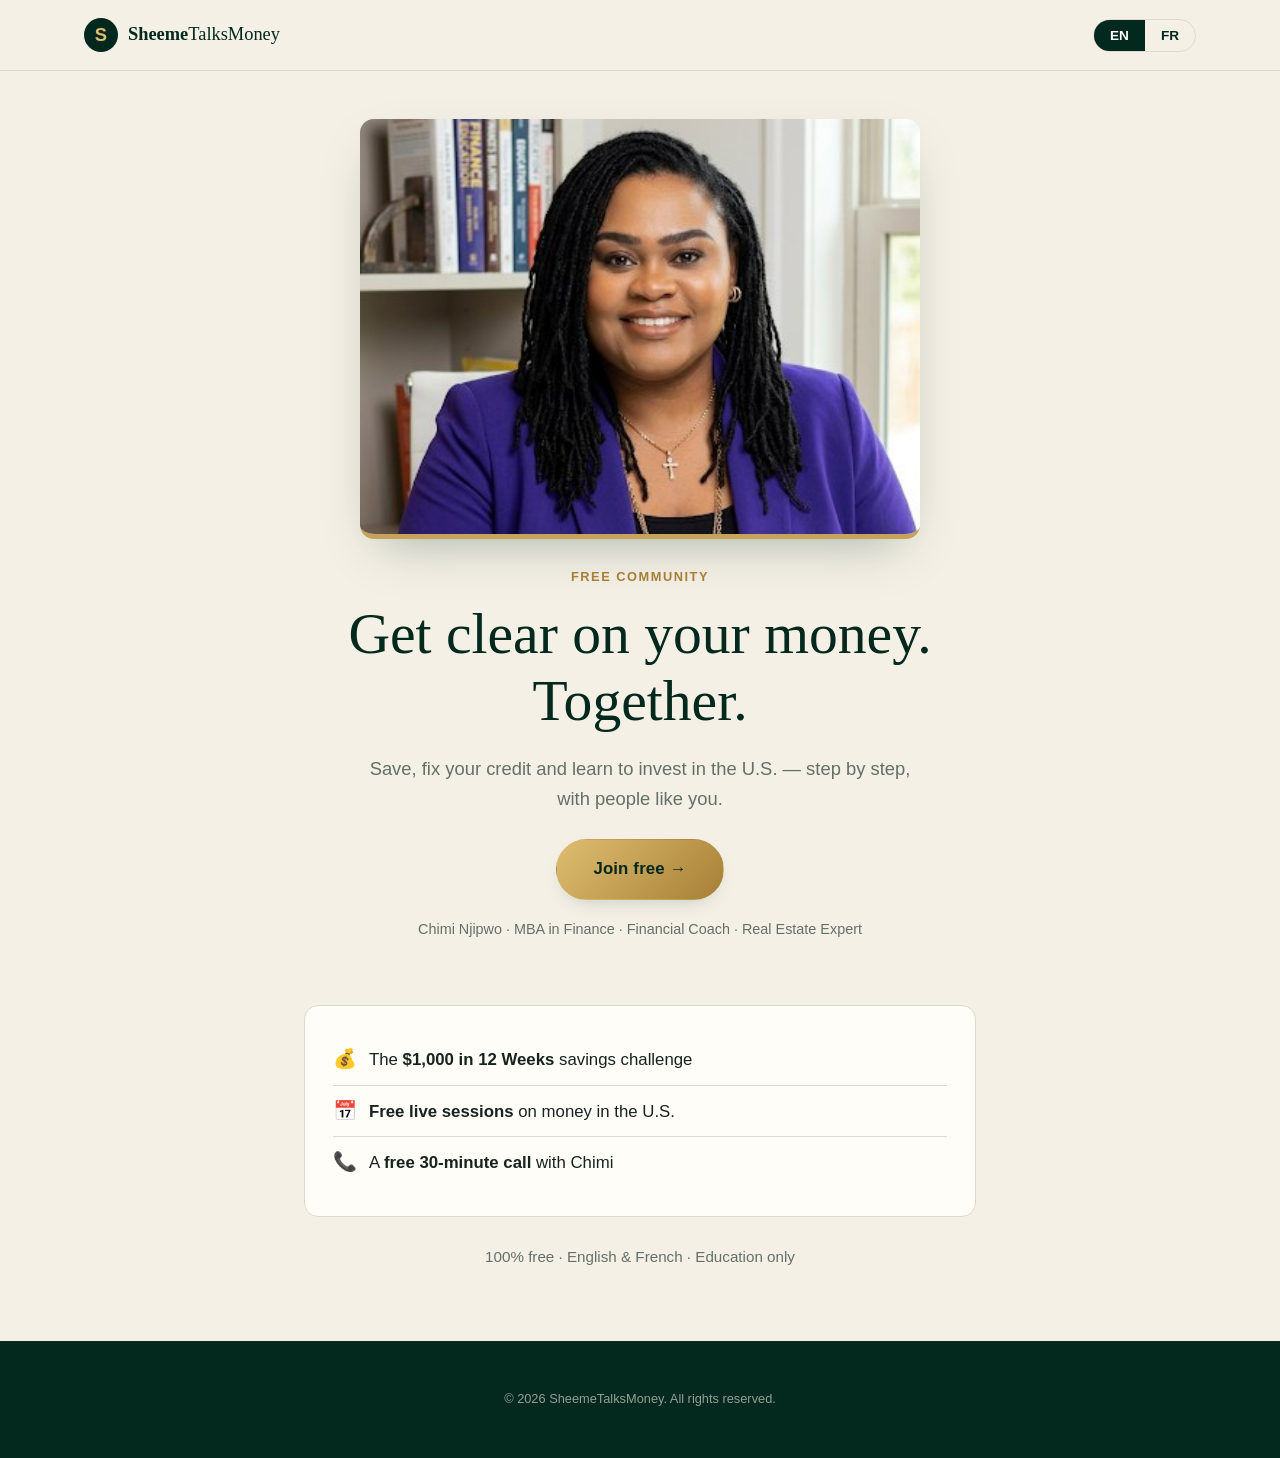
==== commit d2e6115d: "Show a large rectangular photo across the top of /join/ Replace the small round headshot with the fu" ====
--- a/join/index.html
+++ b/join/index.html
@@ -117,10 +117,10 @@
 
         <img
           class="join-photo"
-          src="../images/chimi.jpg"
+          src="../images/chimi-banner.jpg"
           alt="Chimi Njipwo"
-          width="600"
-          height="600"
+          width="386"
+          height="512"
         >
 
         <p class="eyebrow">
--- a/css/join.css
+++ b/css/join.css
@@ -12,13 +12,18 @@
   max-width: 720px;
 }
 
+/* Wide banner photo across the top of the page. The source photo is
+   386px wide, so cap the width to keep it sharp on desktop. */
 .join-photo {
-  width: 168px;
-  height: 168px;
-  margin: 0 auto 22px;
-  border-radius: 50%;
+  width: 100%;
+  max-width: 560px;
+  aspect-ratio: 4 / 3;
+  height: auto;
+  margin: 0 auto 24px;
+  border-radius: var(--radius);
   object-fit: cover;
-  border: 5px solid var(--gold);
+  object-position: center 22%;
+  border-bottom: 5px solid var(--gold);
   box-shadow: var(--shadow);
 }
 
@@ -98,10 +103,7 @@
     padding: 0 16px;
   }
 
-  .join-photo {
-    width: 140px;
-    height: 140px;
-  }
+
 
   .join-cta {
     width: 100%;
